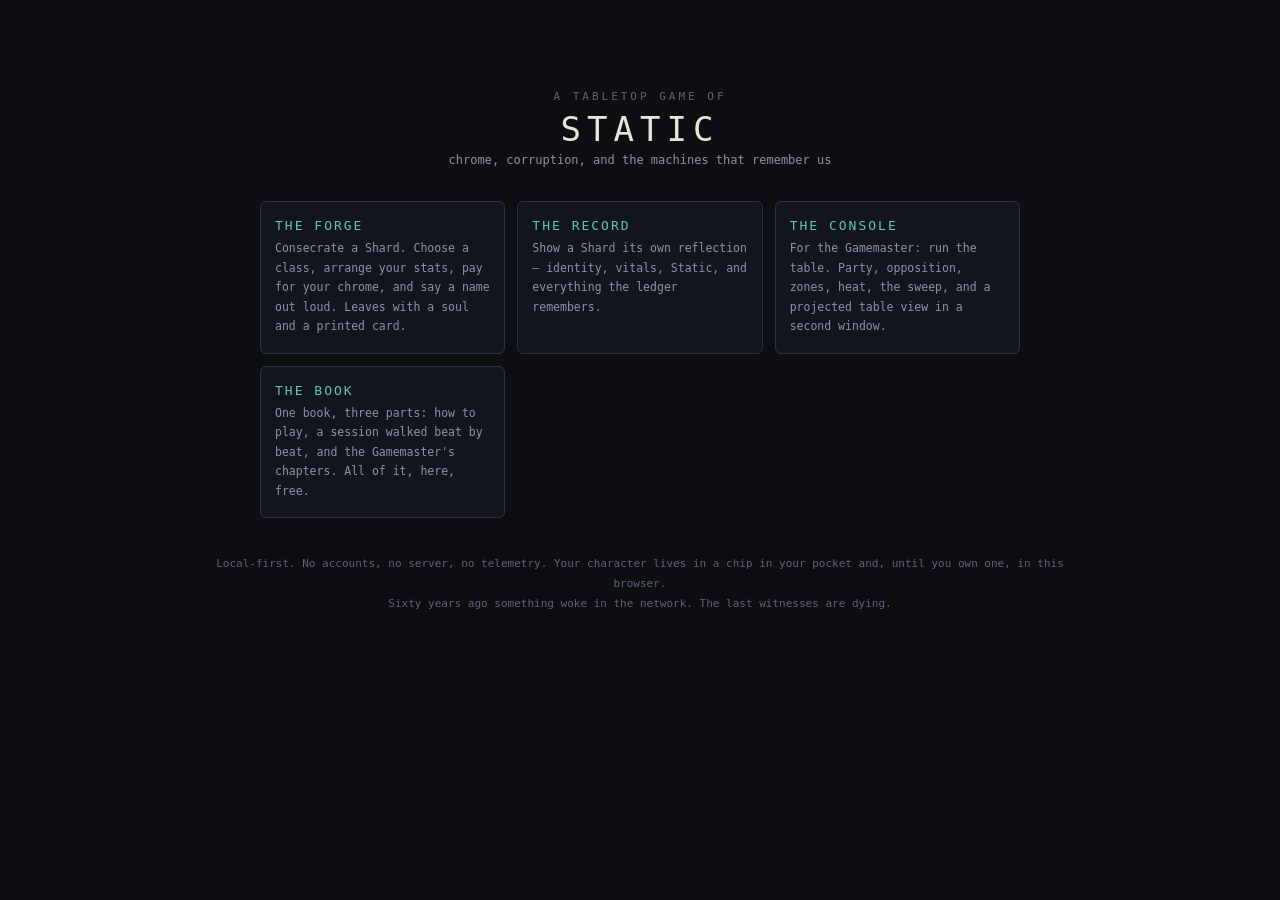
==== index.html @ d09f327c "init commit" ====
<!DOCTYPE html>
<html lang="en">
<head>
<meta charset="utf-8">
<meta name="viewport" content="width=device-width, initial-scale=1">
<title>STATIC — chrome, corruption, and the machines that remember us</title>
<link rel="stylesheet" href="css/site.css">
</head>
<body>
<div class="wrap" style="text-align:center; padding-top:8vh;">
  <div class="kicker">A TABLETOP GAME OF</div>
  <div class="h-title" style="font-size:34px;">STATIC</div>
  <div class="sub">chrome, corruption, and the machines that remember us</div>

  <div class="doors">
    <a class="door" href="forge.html">
      <div class="door-name">THE FORGE</div>
      <div class="door-desc">Consecrate a Shard. Choose a class, arrange your stats,
        pay for your chrome, and say a name out loud. Leaves with a soul and a printed card.</div>
    </a>
    <a class="door" href="status.html">
      <div class="door-name">THE RECORD</div>
      <div class="door-desc">Show a Shard its own reflection — identity, vitals,
        Static, and everything the ledger remembers.</div>
    </a>
    <a class="door" href="console.html">
      <div class="door-name">THE CONSOLE</div>
      <div class="door-desc">For the Gamemaster: run the table. Party, opposition,
        zones, heat, the sweep, and a projected table view in a second window.</div>
    </a>
    <a class="door" href="book.html">
      <div class="door-name">THE BOOK</div>
      <div class="door-desc">One book, three parts: how to play, a session walked
        beat by beat, and the Gamemaster's chapters. All of it, here, free.</div>
    </a>
  </div>

  <div class="footnote" style="margin-top:36px;">
    Local-first. No accounts, no server, no telemetry. Your character lives in a
    chip in your pocket and, until you own one, in this browser.<br>
    Sixty years ago something woke in the network. The last witnesses are dying.
  </div>
</div>
</body>
</html>
---- css/site.css ----
:root{
    --bg:#0c0e12; --panel:#12151d; --line:#2a3040; --line-hi:#3a4152;
    --ink:#e8e4d8; --mut:#8a93a8; --dim:#5a6478; --faint:#3a4152;
    --grn:#5DCAA5; --amb:#FAC775; --crl:#F0997B; --pur:#9b6dd6; --red:#e8402a;
    --mono:ui-monospace,'Cascadia Mono','JetBrains Mono','Fira Mono',Menlo,Consolas,monospace;
  }
  *{box-sizing:border-box; margin:0; padding:0;}
  html,body{background:var(--bg); color:var(--ink); font-family:var(--mono); min-height:100%;}
  body{display:flex; flex-direction:column; align-items:center; padding:18px 14px 40px;}
  .wrap{width:100%; max-width:880px;}
  a{color:var(--grn);}
  button{font-family:var(--mono); background:none; border:1px solid var(--line); color:var(--mut);
    border-radius:4px; padding:10px 22px; font-size:13px; letter-spacing:2px; cursor:pointer;}
  button.primary{border-color:var(--grn); color:var(--grn);}
  button:hover{background:#161a24;}
  button:disabled{opacity:.35; cursor:not-allowed;}
  button:focus-visible, input:focus-visible, textarea:focus-visible, [tabindex]:focus-visible{
    outline:2px solid var(--grn); outline-offset:2px;}
  input,textarea{font-family:var(--mono); background:#0a0c10; border:1px solid var(--line);
    color:var(--ink); border-radius:4px; padding:8px 10px; font-size:13px; width:100%;}
  ::placeholder{color:var(--faint);}
  .screen{display:none;}
  .screen.active{display:block;}
  .kicker{color:var(--dim); font-size:11px; letter-spacing:3px; text-align:center;}
  .h-title{font-size:26px; letter-spacing:6px; text-align:center; margin:6px 0 4px;}
  .sub{color:var(--mut); font-size:12px; text-align:center;}
  .panel{background:var(--panel); border:1px solid var(--line); border-radius:6px; padding:14px;}
  .doctrine{color:var(--pur); font-size:11px; line-height:1.8;}
  .footnote{color:var(--dim); font-size:11px; line-height:1.8; text-align:center;}

  /* threshold */
  #threshold{text-align:center; padding-top:6vh;}
  #detect-panel{display:inline-block; text-align:left; margin:22px auto 18px; max-width:420px;}
  #detect-panel .ok{color:var(--grn); font-size:12px; margin-bottom:4px;}
  #detect-panel .body{color:var(--mut); font-size:11.5px; line-height:1.8;}
  .btn-row{display:flex; gap:10px; justify-content:center; flex-wrap:wrap; margin-top:6px;}
  #serial-err{color:var(--crl); font-size:11.5px; margin-top:12px; display:none;}

  /* builder frame */
  .builder{display:grid; grid-template-columns:132px minmax(0,1.6fr) minmax(0,1.05fr); gap:16px;}
  @media (max-width:720px){ .builder{grid-template-columns:1fr;} .rail{display:flex; flex-wrap:wrap; gap:10px 16px;} }
  .rail{font-size:11px; line-height:2.2; color:var(--dim);}
  .rail .done{color:var(--grn);}
  .rail .now{color:var(--ink);}
  .rail button{border:none; padding:0; letter-spacing:1px; font-size:11px; color:inherit; background:none;}
  .rail button:hover{background:none; text-decoration:underline;}
  .step-title{color:var(--mut); font-size:11px; letter-spacing:1px; margin-bottom:10px; line-height:1.7;}
  .choice{border:1px solid var(--line); border-radius:6px; padding:9px 11px; margin-bottom:7px; cursor:pointer;}
  .choice:hover{border-color:var(--line-hi);}
  .choice.sel{border-color:var(--grn); background:var(--panel);}
  .choice .nm{font-size:12.5px; color:var(--mut); letter-spacing:1px;}
  .choice.sel .nm{color:var(--grn);}
  .choice .cost{float:right; color:var(--crl); font-size:11px;}
  .choice .desc{color:var(--dim); font-size:11px; line-height:1.6; margin-top:2px;}
  .choice .moves{color:var(--mut); font-size:11px; line-height:1.7; margin-top:6px; display:none;}
  .choice.sel .moves{display:block;}
  .choice .moves b{color:var(--ink); font-weight:500;}

  /* record panel */
  .record{border-left:1px solid var(--line); padding-left:16px; font-size:11.5px;}
  @media (max-width:720px){ .record{border-left:none; border-top:1px solid var(--line); padding:12px 0 0;} }
  .record h3{color:var(--dim); font-size:10px; letter-spacing:2px; font-weight:400; margin-bottom:8px;}
  .record .big{color:var(--ink); font-size:13px; margin-bottom:2px; letter-spacing:1px;}
  .record .row{color:var(--mut); line-height:1.9;}
  .record .sep{border-top:1px solid var(--line); margin:8px 0; padding-top:8px;}
  .record .fw-math{color:var(--crl);}
  .record .val{color:var(--ink);}
  .record .warnfw{color:var(--amb);}

  /* stats */
  .statgrid{display:grid; grid-template-columns:repeat(4,1fr); gap:8px; margin-bottom:10px;}
  .statbox{border:1px solid var(--line); border-radius:6px; padding:8px 4px; text-align:center;}
  .statbox .lbl{font-size:10px; color:var(--dim); letter-spacing:1px;}
  .statbox select{width:56px; margin-top:4px; text-align:center; font-family:var(--mono);
    background:#0a0c10; color:var(--ink); border:1px solid var(--line); border-radius:4px; padding:4px;}
  .stat-desc{color:var(--dim); font-size:11px; line-height:1.8;}

  /* gear / flesh */
  .gearlist{color:var(--mut); font-size:11.5px; line-height:2;}
  label.f{display:block; color:var(--dim); font-size:10.5px; letter-spacing:1px; margin:12px 0 4px;}

  .nav-row{display:flex; justify-content:space-between; margin-top:16px;}

  /* the name */
  #name-screen{text-align:center; padding-top:9vh;}
  #name-epigraph{color:var(--dim); font-size:11px; letter-spacing:3px; line-height:2.6; margin-bottom:40px;}
  #name-input{max-width:360px; margin:0 auto; background:none; border:none; border-bottom:1px solid var(--line-hi);
    border-radius:0; font-size:28px; letter-spacing:8px; text-align:center; color:var(--ink); text-transform:uppercase; padding-bottom:8px;}
  #name-hint{color:var(--dim); font-size:11px; margin:12px 0 48px;}
  #name-go{color:var(--faint); font-size:11px; letter-spacing:2px; border:none;}
  #name-go:hover{color:var(--mut); background:none;}
  #name-err{color:var(--crl); font-size:11.5px; margin-top:10px; visibility:hidden;}

  /* ignition */
  #ignition{text-align:center; padding-top:4vh;}
  #ign-name{font-size:30px; letter-spacing:8px; margin:8px 0 18px;}
  #rite-log{max-width:440px; margin:0 auto 8px; text-align:left; font-size:11.5px; line-height:2.1; min-height:96px;}
  #rite-log .did{color:var(--grn);}
  #rite-log .note{color:var(--dim);}
  #rite-log .now{color:var(--ink);}
  #ring-stage{margin:10px auto 6px;}
  #ring-note{max-width:420px; margin:0 auto 14px;}
  #ring-note .big{font-size:14px; letter-spacing:1px; margin-bottom:4px;}
  #ring-note .body{color:var(--mut); font-size:11.5px; line-height:1.8;}
  #genesis-line{color:var(--dim); font-size:11px; margin:12px 0 16px;}
  #genesis-line span{color:var(--mut);}
  #ign-actions{visibility:hidden;}

  /* printable card */
  .print-area{display:none;}
  @media print{
    body{background:#fff; padding:0;}
    .wrap{display:none;}
    .print-area{display:block;}
    .card{page-break-after:always;}
  }
  .card{width:6in; height:4in; background:#f7f5ef; color:#1c1c1a; border:1px solid #d8d4c8;
    border-radius:4px; padding:0.16in 0.18in; font-family:var(--mono); font-size:9.5pt; line-height:1.45; overflow:hidden;}
  .card .hd{display:flex; justify-content:space-between; border-bottom:2px solid #1c1c1a; padding-bottom:4pt; margin-bottom:6pt;}
  .card .hd .nm{font-size:14pt; letter-spacing:1pt;}
  .card .hd .cls{font-size:8.5pt;}
  .card .hd .meta{text-align:right; font-size:7.5pt; color:#5a564c;}
  .card .stats{display:grid; grid-template-columns:repeat(4,1fr); gap:4pt; margin-bottom:6pt; text-align:center;}
  .card .stats div{border:1px solid #1c1c1a; padding:2pt;}
  .card .stats .l{font-size:7.5pt;}
  .card .stats .v{font-size:13pt;}
  .card .defrow{display:flex; gap:4pt; margin-bottom:6pt;}
  .card .defrow div{flex:1; border:1px solid #1c1c1a; padding:2pt 5pt;}
  .card .sec{border-top:1px solid #a9a495; padding-top:4pt; margin-bottom:5pt;}
  .card .sec .t{font-size:7pt; letter-spacing:1pt; color:#5a564c; margin-bottom:2pt;}
  .card .sec .mv b{font-weight:600;}
  .card .glyph{display:grid; grid-template-columns:repeat(5,1fr); gap:1px; width:34pt; height:34pt;
    border:1px solid #1c1c1a; padding:2px;}
  .card .glyph span.on{background:#1c1c1a;}
  .card .foot{display:flex; justify-content:space-between; align-items:flex-end;}
  .card .track{font-size:11pt; letter-spacing:2pt;}
  .card .legend{display:grid; grid-template-columns:1fr 1fr; gap:0 8pt; font-size:8pt;}

  @media (prefers-reduced-motion: reduce){ .noanim{transition:none !important; animation:none !important;} }

/* ── landing ── */
.doors{display:grid; grid-template-columns:repeat(auto-fit,minmax(220px,1fr)); gap:12px; max-width:760px; margin:34px auto 0;}
.door{display:block; text-decoration:none; border:1px solid var(--line); border-radius:6px; background:var(--panel); padding:16px 14px; text-align:left;}
.door:hover{border-color:var(--grn);}
.door-name{color:var(--grn); font-size:13px; letter-spacing:2px; margin-bottom:6px;}
.door-desc{color:var(--mut); font-size:11.5px; line-height:1.7;}

/* ── status page ── */
.st-head{display:flex; justify-content:space-between; align-items:flex-start; border-bottom:1px solid var(--line); padding-bottom:12px; margin-bottom:12px; gap:12px; flex-wrap:wrap;}
.st-name{font-size:22px; letter-spacing:4px;}
.st-sub{color:var(--mut); font-size:11.5px;}
.chip{color:var(--grn); font-size:11px; border:1px solid var(--grn); border-radius:3px; padding:3px 8px; display:inline-block;}
.vitals{display:grid; grid-template-columns:repeat(auto-fit,minmax(160px,1fr)); gap:10px; margin-bottom:12px;}
.vital{border:1px solid var(--line); border-radius:6px; padding:8px; background:var(--panel);}
.vital .t{color:var(--dim); font-size:10px; letter-spacing:1px;}
.vital .v{font-size:13px; margin-top:2px;}
.st-cols{display:grid; grid-template-columns:minmax(0,1.5fr) minmax(0,1fr); gap:16px;}
@media (max-width:640px){ .st-cols{grid-template-columns:1fr;} }
.st-col h4{color:var(--dim); font-size:10px; letter-spacing:2px; font-weight:400; margin-bottom:6px;}
.st-list{color:var(--mut); font-size:11.5px; line-height:2;}
.st-prov{border-top:1px solid var(--line); margin-top:10px; padding-top:8px; color:var(--dim); font-size:10.5px; line-height:1.9;}

/* ── book page ── */
.book{max-width:720px; margin:0 auto; font-size:13.5px; line-height:1.75; color:var(--mut);}
.book h1{color:var(--ink); font-size:24px; letter-spacing:4px; margin:38px 0 8px; font-weight:500;}
.book h2{color:var(--ink); font-size:17px; letter-spacing:1px; margin:30px 0 8px; font-weight:500;}
.book h3{color:var(--grn); font-size:13.5px; letter-spacing:1px; margin:22px 0 6px; font-weight:500;}
.book p{margin:0 0 12px;}
.book strong{color:var(--ink); font-weight:500;}
.book em{color:var(--dim);}
.book ul,.book ol{margin:0 0 12px 20px;}
.book li{margin-bottom:6px;}
.book hr{border:none; border-top:1px solid var(--line); margin:26px 0;}
.book table{border-collapse:collapse; margin:0 0 14px; font-size:12.5px;}
.book th,.book td{border:1px solid var(--line); padding:5px 10px; text-align:left;}
.book th{color:var(--dim); font-weight:400; letter-spacing:1px; font-size:11px;}
.book blockquote{border-left:2px solid var(--line-hi); padding:2px 0 2px 12px; margin:0 0 12px; color:var(--mut);}
.book .home{color:var(--dim); font-size:11px; letter-spacing:2px; text-decoration:none;}

/* ── console ── */
.con-top{display:flex; justify-content:space-between; align-items:center; gap:10px; flex-wrap:wrap;
  border-bottom:1px solid var(--line); padding-bottom:10px; margin-bottom:12px;}
.con-top .t{font-size:14px; letter-spacing:1px;}
.con-top input{width:180px; padding:5px 8px; font-size:12px;}
.con-grid{display:grid; grid-template-columns:minmax(0,1.05fr) minmax(0,1.25fr) minmax(0,1.05fr); gap:12px;}
@media (max-width:900px){ .con-grid{grid-template-columns:1fr;} }
.col h4{color:var(--dim); font-size:10px; letter-spacing:2px; font-weight:400; margin:12px 0 6px;}
.col h4:first-child{margin-top:0;}
.crow{border:1px solid var(--line); border-radius:6px; padding:6px 8px; margin-bottom:6px; cursor:pointer; font-size:11.5px;}
.crow:hover{border-color:var(--line-hi);}
.crow.sel{border-color:var(--grn); background:var(--panel);}
.crow .nm{color:var(--ink); letter-spacing:1px;}
.crow .st{color:var(--mut); line-height:1.7;}
.crow .fx{color:var(--pur);}
.crow.dead{opacity:.55;}
.crow.dead .nm{color:var(--dim); text-decoration:line-through;}
.crow.acting{border-color:var(--amb);}
.crow .init{width:44px; padding:2px 4px; font-size:11px; margin-left:6px;}
.minibtns{display:flex; flex-wrap:wrap; gap:6px; margin:4px 0 8px;}
.minibtns button{padding:5px 9px; font-size:11px; letter-spacing:1px;}
.minibtns select, .minibtns input{width:auto; padding:5px 7px; font-size:11px;}
.heatbar{display:flex; gap:3px; margin:4px 0 2px;}
.heatbar span{flex:1; height:9px; border-radius:2px; background:#242938;}
.heatbar span.h1{background:#BA7517;} .heatbar span.h2{background:#D85A30;} .heatbar span.h3{background:#E24B4A;}
.loglist{font-size:11px; color:var(--mut); line-height:1.9; max-height:300px; overflow:auto;}
.loglist .warn{color:var(--crl);} .loglist .bad{color:var(--red);} .loglist .good{color:var(--grn);} .loglist .pur{color:var(--pur);}
.zone-row{display:flex; gap:6px; align-items:center; flex-wrap:wrap; margin-bottom:6px;}
.zone-row input{width:120px; padding:4px 6px; font-size:11px;}
.tagchip{border:1px solid var(--line); border-radius:3px; padding:2px 6px; font-size:10px; color:var(--dim); cursor:pointer; letter-spacing:1px;}
.tagchip.on{border-color:var(--pur); color:var(--pur);}
.resolve-target{border:1px solid var(--line-hi); border-radius:6px; padding:8px 10px; margin-bottom:8px; font-size:11.5px;}
.resolve-target .nm{color:var(--amb); letter-spacing:1px;}
.clockrow{display:flex; align-items:center; gap:8px; margin-bottom:6px; font-size:11px; color:var(--mut);}
.clockrow button{padding:2px 8px; font-size:11px;}
.danger{border-color:var(--red); color:var(--red);}

/* ── table view ── */
body.tv{padding:0; background:#07080b; overflow:hidden;}
.tv-stage{width:100vw; height:100vh; display:flex; flex-direction:column; padding:3vh 3vw; font-family:var(--mono);}
.tv-kicker{color:#5a6478; font-size:1.4vh; letter-spacing:.5vh; text-align:center;}
.tv-title{color:#e8e4d8; font-size:6vh; letter-spacing:1.4vh; text-align:center; margin-top:1vh;}
.tv-sub{color:#7d8496; font-size:1.8vh; text-align:center; margin-top:1vh;}
.tv-noise{color:#232936; text-align:center; font-size:1.6vh; letter-spacing:.3vh; margin-top:4vh; line-height:2;}
.tv-head{display:flex; justify-content:space-between; color:#8a93a8; font-size:1.9vh; letter-spacing:.2vh; margin-bottom:1.6vh;}
.tv-zones{display:grid; gap:1.2vh; flex:1; align-content:start;}
.tv-zone{border:1px solid #2a3040; border-radius:.8vh; background:#0d1016; padding:1.2vh 1.4vh; min-height:12vh;}
.tv-zone .zn{color:#8a93a8; font-size:1.6vh; letter-spacing:.2vh;}
.tv-zone .zt{color:#AFA9EC; font-size:1.4vh; margin-top:.3vh;}
.tv-zone .occ{display:flex; flex-wrap:wrap; gap:1vh; margin-top:1vh;}
.pcdot{display:flex; align-items:center; gap:.5vh; font-size:1.5vh; color:#c9cdd8;}
.pcdot i{width:1.8vh; height:1.8vh; border-radius:50%; display:inline-block;}
.pcdot.down i{background:#3a1512 !important; box-shadow:0 0 .8vh #a02218;}
.foesq{width:1.8vh; height:1.8vh; background:#E24B4A; border-radius:.2vh; display:inline-block;}
.tv-bottom{display:grid; grid-template-columns:2fr 1fr; gap:2vw; margin-top:1.6vh;}
.tv-heat .hl{display:flex; justify-content:space-between; color:#F0997B; font-size:1.5vh; letter-spacing:.2vh; margin-bottom:.5vh;}
.tv-heatbar{display:flex; gap:.5vh;}
.tv-heatbar span{flex:1; height:1.4vh; border-radius:.2vh; background:#242938;}
.tv-heatbar span.h1{background:#BA7517;} .tv-heatbar span.h2{background:#D85A30;} .tv-heatbar span.h3{background:#E24B4A;}
.tv-rail{color:#5a6478; font-size:1.5vh; line-height:2; text-align:right;}
.tv-rail .now{color:#e8e4d8;}
.tv-flash{position:fixed; inset:0; display:none; align-items:center; justify-content:center; text-align:center;
  background:rgba(7,8,11,.92); z-index:9;}
.tv-flash .fx-k{color:#5a6478; font-size:2vh; letter-spacing:.6vh; margin-bottom:2vh;}
.tv-flash .fx-t{color:#e8e4d8; font-size:4.5vh; letter-spacing:.5vh; max-width:80vw; line-height:1.5;}
.tv-flash.ice .fx-t{color:#fff; text-shadow:0 0 2vh #fff;}
.tv-flash.death{background:#000;}
.tv-flash.death .fx-t{color:#c9c4b4;}
.tv-clocks{display:flex; gap:3vw; justify-content:center; margin-top:3vh; flex-wrap:wrap;}
.tv-clock{text-align:center; color:#8a93a8; font-size:1.6vh;}
.tv-strip{display:grid; grid-template-columns:repeat(auto-fit,minmax(18vw,1fr)); gap:1.2vh; margin-top:2vh;}
.tv-card{border:1px solid #2a3040; border-radius:.6vh; background:#0d1016; padding:1vh 1.2vh; font-size:1.5vh;}
.tv-card .n{color:#c9cdd8;}
.tv-card .s{color:#8a93a8; font-size:1.35vh; line-height:1.7;}
.tv-credits{flex:1; overflow:hidden; position:relative;}
.tv-credits .roll{position:absolute; width:100%; text-align:center; color:#8a93a8; font-size:2vh; line-height:2.4;
  animation:creditroll 30s linear forwards;}
@keyframes creditroll{ from{top:100%;} to{top:-200%;} }
@media (prefers-reduced-motion:reduce){ .tv-credits .roll{animation:none; position:static;} }
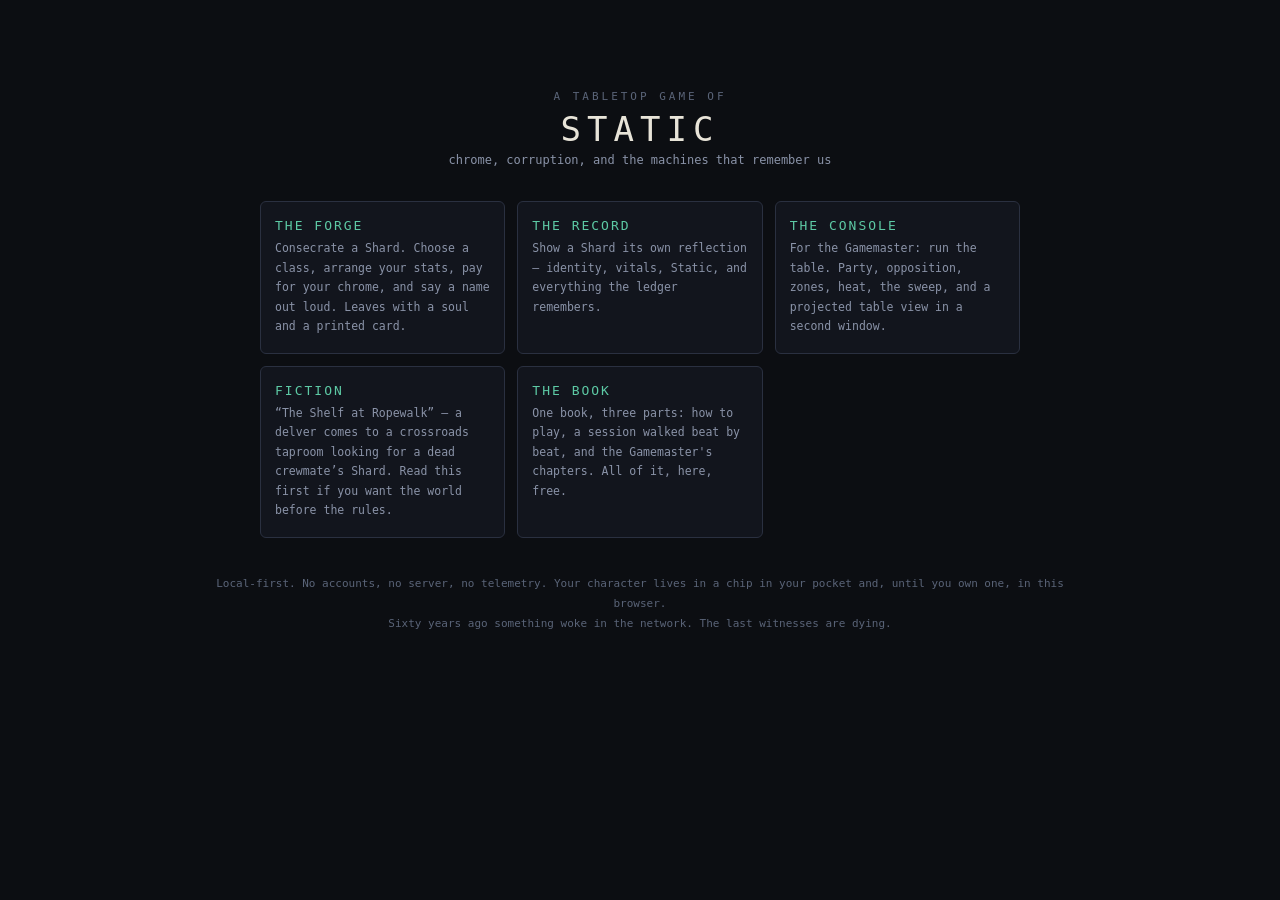
==== commit 52e15971: "updates" ====
--- a/index.html
+++ b/index.html
@@ -28,6 +28,12 @@
       <div class="door-desc">For the Gamemaster: run the table. Party, opposition,
         zones, heat, the sweep, and a projected table view in a second window.</div>
     </a>
+    <a class="door" href="story.html">
+      <div class="door-name">FICTION</div>
+      <div class="door-desc">“The Shelf at Ropewalk” — a delver comes to a
+        crossroads taproom looking for a dead crewmate’s Shard. Read this first
+        if you want the world before the rules.</div>
+    </a>
     <a class="door" href="book.html">
       <div class="door-name">THE BOOK</div>
       <div class="door-desc">One book, three parts: how to play, a session walked
--- a/css/site.css
+++ b/css/site.css
@@ -256,3 +256,14 @@
   animation:creditroll 30s linear forwards;}
 @keyframes creditroll{ from{top:100%;} to{top:-200%;} }
 @media (prefers-reduced-motion:reduce){ .tv-credits .roll{animation:none; position:static;} }
+
+
+/* ── story page ── */
+.story{max-width:660px;}
+.story h1{font-size:26px; letter-spacing:3px; margin-bottom:2px;}
+.story-sub{color:var(--dim); font-size:12px; letter-spacing:2px; margin-bottom:8px;}
+.story h2{color:var(--grn); font-size:14px; letter-spacing:1px; margin:32px 0 10px; font-weight:500;}
+.story p{margin:0 0 14px; line-height:1.85; color:#c7ccd6;}
+.story hr{border:none; border-top:1px solid var(--line); margin:22px auto; width:38%;}
+.story em{color:#e8e4d8; font-style:italic;}
+.story strong{color:#fff; font-weight:500;}
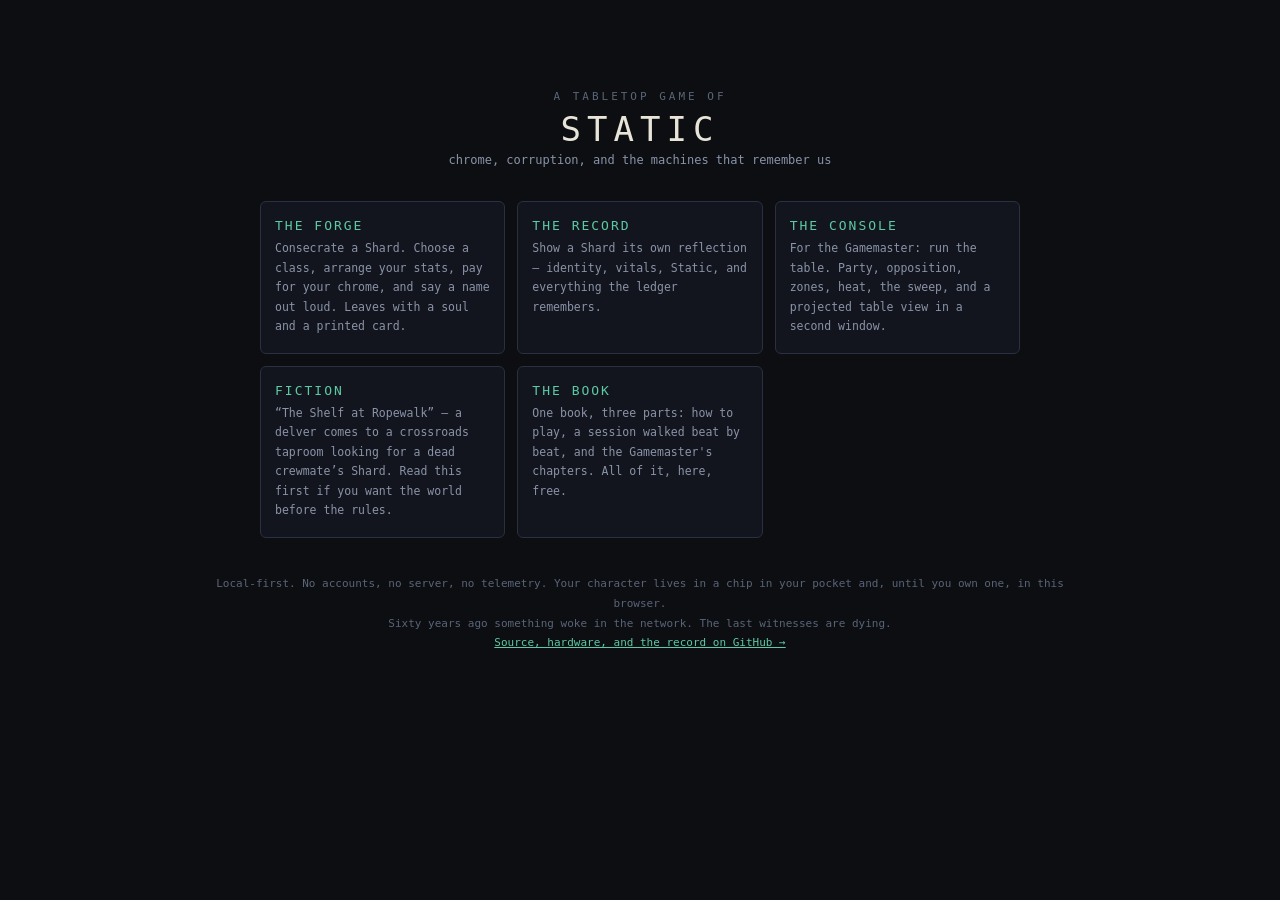
==== commit e7dee24c: "updates" ====
--- a/index.html
+++ b/index.html
@@ -44,7 +44,8 @@
   <div class="footnote" style="margin-top:36px;">
     Local-first. No accounts, no server, no telemetry. Your character lives in a
     chip in your pocket and, until you own one, in this browser.<br>
-    Sixty years ago something woke in the network. The last witnesses are dying.
+    Sixty years ago something woke in the network. The last witnesses are dying.<br>
+    <a href="https://github.com/mbparks/Static/">Source, hardware, and the record on GitHub &rarr;</a>
   </div>
 </div>
 </body>
--- a/css/site.css
+++ b/css/site.css
@@ -267,3 +267,11 @@
 .story hr{border:none; border-top:1px solid var(--line); margin:22px auto; width:38%;}
 .story em{color:#e8e4d8; font-style:italic;}
 .story strong{color:#fff; font-weight:500;}
+
+
+/* ── book hardware figures ── */
+.book figure.hw{margin:20px 0; padding:14px; border:1px solid var(--line); border-radius:8px; background:#0c0e12;}
+.book figure.hw svg{display:block; width:100%; height:auto;}
+.book figure.hw figcaption{color:var(--dim); font-size:11px; letter-spacing:1px; text-align:center; margin-top:8px;}
+
+.book code{font-family:var(--mono);font-size:.9em;color:var(--grn);background:#12151d;padding:1px 5px;border-radius:3px;}
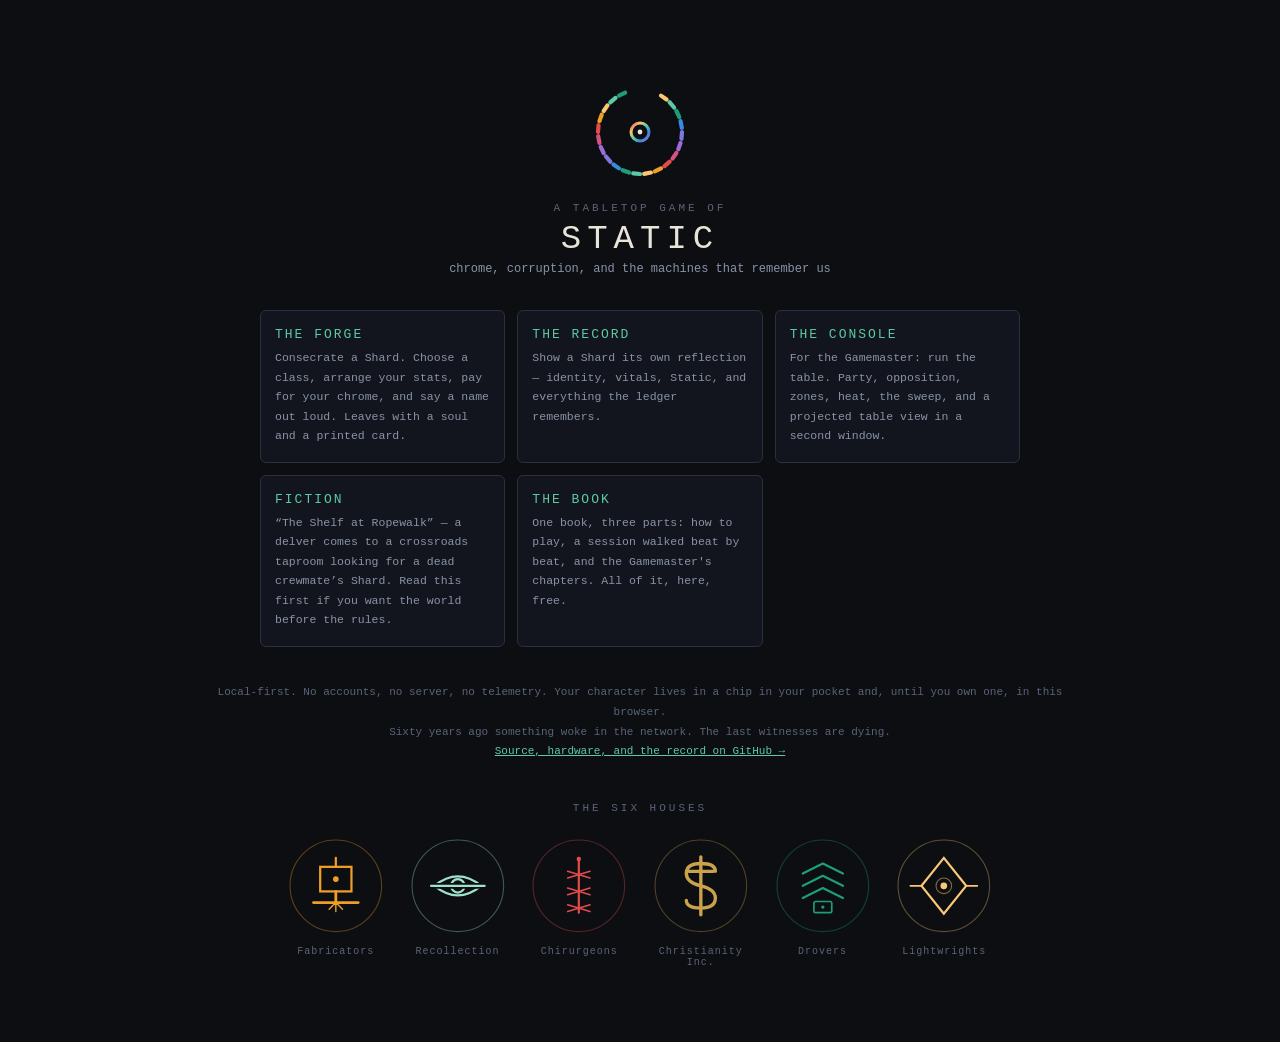
==== commit d2b58c68: "updates" ====
--- a/index.html
+++ b/index.html
@@ -4,10 +4,12 @@
 <meta charset="utf-8">
 <meta name="viewport" content="width=device-width, initial-scale=1">
 <title>STATIC — chrome, corruption, and the machines that remember us</title>
+<link rel="icon" type="image/png" href="docs/sigils/favicon.png">
 <link rel="stylesheet" href="css/site.css">
 </head>
 <body>
-<div class="wrap" style="text-align:center; padding-top:8vh;">
+<div class="wrap" style="text-align:center; padding-top:6vh;">
+  <div class="static-sigil" aria-label="STATIC sigil"><svg xmlns="http://www.w3.org/2000/svg" viewBox="0 0 200 200"><rect width="200" height="200" rx="18" fill="#0c0e12"/><defs><linearGradient id="rg" x1="0" y1="0" x2="1" y2="1"><stop offset="0%" stop-color="#e24b4a"/><stop offset="25%" stop-color="#fac775"/><stop offset="50%" stop-color="#5dcaa5"/><stop offset="75%" stop-color="#378add"/><stop offset="100%" stop-color="#9b6dd6"/></linearGradient></defs><line x1="135.0" y1="39.4" x2="144.3" y2="45.8" stroke="#fac775" stroke-width="7" stroke-linecap="round"/><line x1="149.5" y1="50.5" x2="156.8" y2="59.2" stroke="#5dcaa5" stroke-width="7" stroke-linecap="round"/><line x1="160.6" y1="65.0" x2="165.5" y2="75.3" stroke="#1d9e75" stroke-width="7" stroke-linecap="round"/><line x1="167.6" y1="81.9" x2="169.7" y2="93.0" stroke="#378add" stroke-width="7" stroke-linecap="round"/><line x1="170.0" y1="100.0" x2="169.1" y2="111.3" stroke="#7f77dd" stroke-width="7" stroke-linecap="round"/><line x1="167.6" y1="118.1" x2="163.8" y2="128.8" stroke="#9b6dd6" stroke-width="7" stroke-linecap="round"/><line x1="160.6" y1="135.0" x2="154.2" y2="144.3" stroke="#d4537e" stroke-width="7" stroke-linecap="round"/><line x1="149.5" y1="149.5" x2="140.8" y2="156.8" stroke="#e24b4a" stroke-width="7" stroke-linecap="round"/><line x1="135.0" y1="160.6" x2="124.7" y2="165.5" stroke="#ef9f27" stroke-width="7" stroke-linecap="round"/><line x1="118.1" y1="167.6" x2="107.0" y2="169.7" stroke="#fac775" stroke-width="7" stroke-linecap="round"/><line x1="100.0" y1="170.0" x2="88.7" y2="169.1" stroke="#5dcaa5" stroke-width="7" stroke-linecap="round"/><line x1="81.9" y1="167.6" x2="71.2" y2="163.8" stroke="#1d9e75" stroke-width="7" stroke-linecap="round"/><line x1="65.0" y1="160.6" x2="55.7" y2="154.2" stroke="#378add" stroke-width="7" stroke-linecap="round"/><line x1="50.5" y1="149.5" x2="43.2" y2="140.8" stroke="#7f77dd" stroke-width="7" stroke-linecap="round"/><line x1="39.4" y1="135.0" x2="34.5" y2="124.7" stroke="#9b6dd6" stroke-width="7" stroke-linecap="round"/><line x1="32.4" y1="118.1" x2="30.3" y2="107.0" stroke="#d4537e" stroke-width="7" stroke-linecap="round"/><line x1="30.0" y1="100.0" x2="30.9" y2="88.7" stroke="#e24b4a" stroke-width="7" stroke-linecap="round"/><line x1="32.4" y1="81.9" x2="36.2" y2="71.2" stroke="#ef9f27" stroke-width="7" stroke-linecap="round"/><line x1="39.4" y1="65.0" x2="45.8" y2="55.7" stroke="#fac775" stroke-width="7" stroke-linecap="round"/><line x1="50.5" y1="50.5" x2="59.2" y2="43.2" stroke="#5dcaa5" stroke-width="7" stroke-linecap="round"/><line x1="65.0" y1="39.4" x2="75.3" y2="34.5" stroke="#1d9e75" stroke-width="7" stroke-linecap="round"/><circle cx="100" cy="100" r="15" fill="none" stroke="url(#rg)" stroke-width="5"/><circle cx="100" cy="100" r="4" fill="#e8e4d8"/></svg></div>
   <div class="kicker">A TABLETOP GAME OF</div>
   <div class="h-title" style="font-size:34px;">STATIC</div>
   <div class="sub">chrome, corruption, and the machines that remember us</div>
@@ -47,6 +49,16 @@
     Sixty years ago something woke in the network. The last witnesses are dying.<br>
     <a href="https://github.com/mbparks/Static/">Source, hardware, and the record on GitHub &rarr;</a>
   </div>
+
+  <div class="sigil-kicker">THE SIX HOUSES</div>
+  <div class="house-sigils">
+    <div class="house-sigil" title="Fabricators"><svg xmlns="http://www.w3.org/2000/svg" viewBox="0 0 200 200" font-family="ui-monospace,Menlo,monospace" xmlns:c2pa="http://c2pa.org/manifest"><metadata><c2pa:manifest>[base64]/[base64]/[base64]/[base64]/[base64]/3cyjxFA3Qo5S46fX0/ihY0VZ7mfb9KF703t5OjWDBWMA4GA1UdDwEB/wQEAwIHgDAVBgNVHSUEDjAMBgorBgEEAYPoXgIBMAwGA1UdEwEB/wQCMAAwHwYDVR0jBBgwFoAUzlHiBIFOZFsj+OPEz5o+nMHXXMIwCgYIKoZIzj0EAwMDZwAwZAIwMXMdFJ4BetLLVY7ORuE9noqbbAZOZn/aArXyTwFAZfKrPzxF2vPoJNf1+UCdg1XGAjBwX1zd9WGqYkqmL5SFqw1QySjr1zJfpJM9+1rdDwSPLMOPOjKuiXjoU/[base64]/BidgY+mBVAT+Mg9YCGE5DX8RdRPKJ9gkimhXJrkeN5Jv491LWiJk3J8KU5oexTPI+BI=</c2pa:manifest></metadata><rect x="0" y="0" width="200" height="200" rx="14" fill="#0c0e12"/><circle cx="100" cy="100" r="82" fill="none" stroke="#EF9F27" stroke-width="2" opacity="0.35"/><path d="M60 130 L140 130" fill="none" stroke="#EF9F27" stroke-width="5" stroke-linecap="round" stroke-linejoin="round" /><rect x="72" y="66" width="56" height="44" fill="none" stroke="#EF9F27" stroke-width="4"/><path d="M100 110 L100 130" fill="none" stroke="#EF9F27" stroke-width="5" stroke-linecap="round" stroke-linejoin="round" /><path d="M100 50 L100 66" fill="none" stroke="#EF9F27" stroke-width="4" stroke-linecap="round" stroke-linejoin="round" /><path d="M100 130 L88 142 M100 130 L112 142 M100 130 L100 146" fill="none" stroke="#EF9F27" stroke-width="2.5" stroke-linecap="round" stroke-linejoin="round" /><circle cx="100" cy="88" r="5" fill="#EF9F27"/></svg><span>Fabricators</span></div>
+    <div class="house-sigil" title="Recollection"><svg xmlns="http://www.w3.org/2000/svg" viewBox="0 0 200 200" font-family="ui-monospace,Menlo,monospace" xmlns:c2pa="http://c2pa.org/manifest"><metadata><c2pa:manifest>[base64]/[base64]/ZL/[base64]/cHQr0KHIq79AF1LSRr9ERPo2xomUN+x5xPG2iY3VybHgpc2VsZiNqdW1iZj1jMnBhLmFzc2VydGlvbnMvYzJwYS5oYXNoLmRhdGFkaGFzaFggu7ZaKDVkoE8BNDUNpaNTphJ/++axxrEzSz+3/xg/[base64]/[base64]/3cyjxFA3Qo5S46fX0/ihY0VZ7mfb9KF703t5OjWDBWMA4GA1UdDwEB/wQEAwIHgDAVBgNVHSUEDjAMBgorBgEEAYPoXgIBMAwGA1UdEwEB/wQCMAAwHwYDVR0jBBgwFoAUzlHiBIFOZFsj+OPEz5o+nMHXXMIwCgYIKoZIzj0EAwMDZwAwZAIwMXMdFJ4BetLLVY7ORuE9noqbbAZOZn/aArXyTwFAZfKrPzxF2vPoJNf1+UCdg1XGAjBwX1zd9WGqYkqmL5SFqw1QySjr1zJfpJM9+1rdDwSPLMOPOjKuiXjoU/[base64]/Ji40FK4e+RDdVqmthH1aWrrrzJQHtQnGMp6XeNWA6cKX7Q/IdzxKrYZp0PFT/t67MD0loevvu6SL+I=</c2pa:manifest></metadata><rect x="0" y="0" width="200" height="200" rx="14" fill="#0c0e12"/><circle cx="100" cy="100" r="82" fill="none" stroke="#9FE1CB" stroke-width="2" opacity="0.35"/><path d="M58 100 Q100 66 142 100 Q100 134 58 100 Z" fill="none" stroke="#9FE1CB" stroke-width="4" stroke-linecap="round" stroke-linejoin="round"/><circle cx="100" cy="100" r="12" fill="none" stroke="#9FE1CB" stroke-width="4"/><path d="M50 100 L150 100" fill="none" stroke="#0c0e12" stroke-width="10" stroke-linecap="round" stroke-linejoin="round"/><path d="M52 100 L148 100" fill="none" stroke="#9FE1CB" stroke-width="4" stroke-linecap="round" stroke-linejoin="round"/></svg><span>Recollection</span></div>
+    <div class="house-sigil" title="Chirurgeons"><svg xmlns="http://www.w3.org/2000/svg" viewBox="0 0 200 200" font-family="ui-monospace,Menlo,monospace" xmlns:c2pa="http://c2pa.org/manifest"><metadata><c2pa:manifest>[base64]/[base64]/[base64]/3cyjxFA3Qo5S46fX0/ihY0VZ7mfb9KF703t5OjWDBWMA4GA1UdDwEB/wQEAwIHgDAVBgNVHSUEDjAMBgorBgEEAYPoXgIBMAwGA1UdEwEB/wQCMAAwHwYDVR0jBBgwFoAUzlHiBIFOZFsj+OPEz5o+nMHXXMIwCgYIKoZIzj0EAwMDZwAwZAIwMXMdFJ4BetLLVY7ORuE9noqbbAZOZn/aArXyTwFAZfKrPzxF2vPoJNf1+UCdg1XGAjBwX1zd9WGqYkqmL5SFqw1QySjr1zJfpJM9+1rdDwSPLMOPOjKuiXjoU/[base64]/1oOHhTP8D4RJIwxGETZ2yxAyJPw=</c2pa:manifest></metadata><rect x="0" y="0" width="200" height="200" rx="14" fill="#0c0e12"/><circle cx="100" cy="100" r="82" fill="none" stroke="#E24B4A" stroke-width="2" opacity="0.35"/><path d="M100 52 L100 148" fill="none" stroke="#E24B4A" stroke-width="4" stroke-linecap="round" stroke-linejoin="round" /><path d="M80 74 L120 86" fill="none" stroke="#E24B4A" stroke-width="3" stroke-linecap="round" stroke-linejoin="round" /><path d="M120 74 L80 86" fill="none" stroke="#E24B4A" stroke-width="3" stroke-linecap="round" stroke-linejoin="round" /><path d="M80 104 L120 116" fill="none" stroke="#E24B4A" stroke-width="3" stroke-linecap="round" stroke-linejoin="round" /><path d="M120 104 L80 116" fill="none" stroke="#E24B4A" stroke-width="3" stroke-linecap="round" stroke-linejoin="round" /><path d="M80 134 L120 146" fill="none" stroke="#E24B4A" stroke-width="3" stroke-linecap="round" stroke-linejoin="round" /><path d="M120 134 L80 146" fill="none" stroke="#E24B4A" stroke-width="3" stroke-linecap="round" stroke-linejoin="round" /><circle cx="100" cy="52" r="4" fill="#E24B4A"/></svg><span>Chirurgeons</span></div>
+    <div class="house-sigil" title="Christianity Inc."><svg xmlns="http://www.w3.org/2000/svg" viewBox="0 0 200 200" font-family="ui-monospace,Menlo,monospace" xmlns:c2pa="http://c2pa.org/manifest"><metadata><c2pa:manifest>[base64]/[base64]/mFDE+aQAAAZljYm9yomdhY3Rpb25zgqJmYWN0aW9ua2MycGEub3BlbmVkanBhcmFtZXRlcnOha2luZ3JlZGllbnRzgaJjdXJseC1zZWxmI2p1bWJmPWMycGEuYXNzZXJ0aW9ucy9jMnBhLmluZ3JlZGllbnQudjNkaGFzaFgg/kaMEt8q5+OtCMUC5F819+EPa9j2aEaGayS7G/[base64]/[base64]/[base64]/3cyjxFA3Qo5S46fX0/ihY0VZ7mfb9KF703t5OjWDBWMA4GA1UdDwEB/wQEAwIHgDAVBgNVHSUEDjAMBgorBgEEAYPoXgIBMAwGA1UdEwEB/wQCMAAwHwYDVR0jBBgwFoAUzlHiBIFOZFsj+OPEz5o+nMHXXMIwCgYIKoZIzj0EAwMDZwAwZAIwMXMdFJ4BetLLVY7ORuE9noqbbAZOZn/aArXyTwFAZfKrPzxF2vPoJNf1+UCdg1XGAjBwX1zd9WGqYkqmL5SFqw1QySjr1zJfpJM9+1rdDwSPLMOPOjKuiXjoU/[base64]/6uhBqX/bjWCgnW34XvyifjYZKLHvUylzT/KLj4WjxZ91JA=</c2pa:manifest></metadata><rect x="0" y="0" width="200" height="200" rx="14" fill="#0c0e12"/><circle cx="100" cy="100" r="82" fill="none" stroke="#C9A24B" stroke-width="2" opacity="0.35"/><path d="M126 74 Q126 60 100 60 Q74 60 74 78 Q74 94 100 100 Q126 106 126 122 Q126 140 100 140 Q74 140 74 126" fill="none" stroke="#C9A24B" stroke-width="6" stroke-linecap="round" stroke-linejoin="round"/><path d="M100 48 L100 152" fill="none" stroke="#C9A24B" stroke-width="6" stroke-linecap="round" stroke-linejoin="round"/><path d="M78 74 L122 74" fill="none" stroke="#C9A24B" stroke-width="6" stroke-linecap="round" stroke-linejoin="round"/></svg><span>Christianity Inc.</span></div>
+    <div class="house-sigil" title="Drovers"><svg xmlns="http://www.w3.org/2000/svg" viewBox="0 0 200 200" font-family="ui-monospace,Menlo,monospace" xmlns:c2pa="http://c2pa.org/manifest"><metadata><c2pa:manifest>[base64]/A/KSItgAAAZljYm9yomdhY3Rpb25zgqJmYWN0aW9ua2MycGEub3BlbmVkanBhcmFtZXRlcnOha2luZ3JlZGllbnRzgaJjdXJseC1zZWxmI2p1bWJmPWMycGEuYXNzZXJ0aW9ucy9jMnBhLmluZ3JlZGllbnQudjNkaGFzaFggDLMBdVXDLf8bWipH/[base64]/[base64]/[base64]/3cyjxFA3Qo5S46fX0/ihY0VZ7mfb9KF703t5OjWDBWMA4GA1UdDwEB/wQEAwIHgDAVBgNVHSUEDjAMBgorBgEEAYPoXgIBMAwGA1UdEwEB/wQCMAAwHwYDVR0jBBgwFoAUzlHiBIFOZFsj+OPEz5o+nMHXXMIwCgYIKoZIzj0EAwMDZwAwZAIwMXMdFJ4BetLLVY7ORuE9noqbbAZOZn/aArXyTwFAZfKrPzxF2vPoJNf1+UCdg1XGAjBwX1zd9WGqYkqmL5SFqw1QySjr1zJfpJM9+1rdDwSPLMOPOjKuiXjoU/[base64]</c2pa:manifest></metadata><rect x="0" y="0" width="200" height="200" rx="14" fill="#0c0e12"/><circle cx="100" cy="100" r="82" fill="none" stroke="#1D9E75" stroke-width="2" opacity="0.35"/><path d="M64 78 L100 60 L136 78" fill="none" stroke="#1D9E75" stroke-width="4" stroke-linecap="round" stroke-linejoin="round" /><path d="M64 100 L100 82 L136 100" fill="none" stroke="#1D9E75" stroke-width="4" stroke-linecap="round" stroke-linejoin="round" /><path d="M64 122 L100 104 L136 122" fill="none" stroke="#1D9E75" stroke-width="4" stroke-linecap="round" stroke-linejoin="round" /><rect x="84" y="128" width="32" height="20" rx="3" fill="none" stroke="#1D9E75" stroke-width="3"/><circle cx="100" cy="138" r="3" fill="#1D9E75"/></svg><span>Drovers</span></div>
+    <div class="house-sigil" title="Lightwrights"><svg xmlns="http://www.w3.org/2000/svg" viewBox="0 0 200 200" font-family="ui-monospace,Menlo,monospace" xmlns:c2pa="http://c2pa.org/manifest"><metadata><c2pa:manifest>[base64]/[base64]/6o2YT9k2LY86QP8AAACAY2JvcqVjYWxnZnNoYTI1NmNwYWRNAAAAAAAAAAAAAAAAAGRoYXNoWCDfkMN8T8Fm3YHj/[base64]/[base64]/[base64]/3cyjxFA3Qo5S46fX0/ihY0VZ7mfb9KF703t5OjWDBWMA4GA1UdDwEB/wQEAwIHgDAVBgNVHSUEDjAMBgorBgEEAYPoXgIBMAwGA1UdEwEB/wQCMAAwHwYDVR0jBBgwFoAUzlHiBIFOZFsj+OPEz5o+nMHXXMIwCgYIKoZIzj0EAwMDZwAwZAIwMXMdFJ4BetLLVY7ORuE9noqbbAZOZn/aArXyTwFAZfKrPzxF2vPoJNf1+UCdg1XGAjBwX1zd9WGqYkqmL5SFqw1QySjr1zJfpJM9+1rdDwSPLMOPOjKuiXjoU/[base64]</c2pa:manifest></metadata><rect x="0" y="0" width="200" height="200" rx="14" fill="#0c0e12"/><circle cx="100" cy="100" r="82" fill="none" stroke="#FAC775" stroke-width="2" opacity="0.35"/><polygon points="100,50 140,100 100,150 60,100" fill="none" stroke="#FAC775" stroke-width="4"/><path d="M40 100 L60 100 M140 100 L160 100" fill="none" stroke="#FAC775" stroke-width="3" stroke-linecap="round" stroke-linejoin="round" /><circle cx="100" cy="100" r="6" fill="#FAC775"/><circle cx="100" cy="100" r="14" fill="none" stroke="#FAC775" stroke-width="2" opacity="0.5"/></svg><span>Lightwrights</span></div>
+  </div>
 </div>
 </body>
 </html>
--- a/css/site.css
+++ b/css/site.css
@@ -275,3 +275,13 @@
 .book figure.hw figcaption{color:var(--dim); font-size:11px; letter-spacing:1px; text-align:center; margin-top:8px;}
 
 .book code{font-family:var(--mono);font-size:.9em;color:var(--grn);background:#12151d;padding:1px 5px;border-radius:3px;}
+
+/* ── landing sigils ── */
+.static-sigil{width:120px; margin:0 auto 10px;}
+.static-sigil svg{width:100%; height:auto; display:block;}
+.sigil-kicker{color:var(--dim); font-size:11px; letter-spacing:3px; text-align:center; margin:40px 0 16px;}
+.house-sigils{display:grid; grid-template-columns:repeat(6,1fr); gap:10px; max-width:720px; margin:0 auto 30px;}
+@media (max-width:640px){ .house-sigils{grid-template-columns:repeat(3,1fr);} }
+.house-sigil{text-align:center;}
+.house-sigil svg{width:100%; height:auto; display:block; border-radius:8px;}
+.house-sigil span{display:block; color:var(--dim); font-size:10px; letter-spacing:1px; margin-top:4px;}
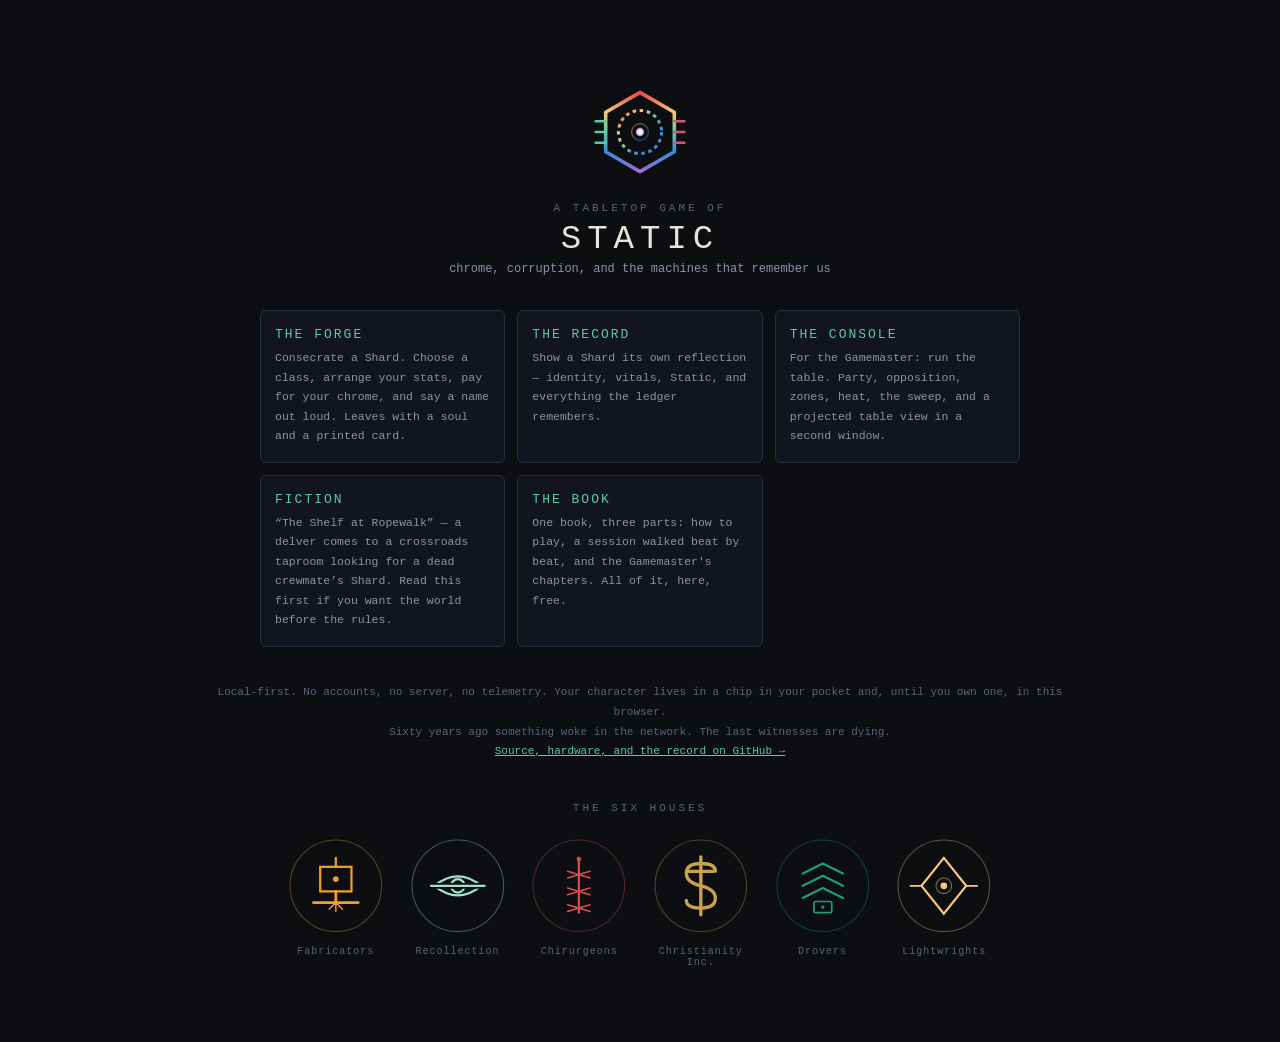
==== commit f717e9a3: "Update index.html" ====
--- a/index.html
+++ b/index.html
@@ -9,7 +9,7 @@
 </head>
 <body>
 <div class="wrap" style="text-align:center; padding-top:6vh;">
-  <div class="static-sigil" aria-label="STATIC sigil"><svg xmlns="http://www.w3.org/2000/svg" viewBox="0 0 200 200"><rect width="200" height="200" rx="18" fill="#0c0e12"/><defs><linearGradient id="rg" x1="0" y1="0" x2="1" y2="1"><stop offset="0%" stop-color="#e24b4a"/><stop offset="25%" stop-color="#fac775"/><stop offset="50%" stop-color="#5dcaa5"/><stop offset="75%" stop-color="#378add"/><stop offset="100%" stop-color="#9b6dd6"/></linearGradient></defs><line x1="135.0" y1="39.4" x2="144.3" y2="45.8" stroke="#fac775" stroke-width="7" stroke-linecap="round"/><line x1="149.5" y1="50.5" x2="156.8" y2="59.2" stroke="#5dcaa5" stroke-width="7" stroke-linecap="round"/><line x1="160.6" y1="65.0" x2="165.5" y2="75.3" stroke="#1d9e75" stroke-width="7" stroke-linecap="round"/><line x1="167.6" y1="81.9" x2="169.7" y2="93.0" stroke="#378add" stroke-width="7" stroke-linecap="round"/><line x1="170.0" y1="100.0" x2="169.1" y2="111.3" stroke="#7f77dd" stroke-width="7" stroke-linecap="round"/><line x1="167.6" y1="118.1" x2="163.8" y2="128.8" stroke="#9b6dd6" stroke-width="7" stroke-linecap="round"/><line x1="160.6" y1="135.0" x2="154.2" y2="144.3" stroke="#d4537e" stroke-width="7" stroke-linecap="round"/><line x1="149.5" y1="149.5" x2="140.8" y2="156.8" stroke="#e24b4a" stroke-width="7" stroke-linecap="round"/><line x1="135.0" y1="160.6" x2="124.7" y2="165.5" stroke="#ef9f27" stroke-width="7" stroke-linecap="round"/><line x1="118.1" y1="167.6" x2="107.0" y2="169.7" stroke="#fac775" stroke-width="7" stroke-linecap="round"/><line x1="100.0" y1="170.0" x2="88.7" y2="169.1" stroke="#5dcaa5" stroke-width="7" stroke-linecap="round"/><line x1="81.9" y1="167.6" x2="71.2" y2="163.8" stroke="#1d9e75" stroke-width="7" stroke-linecap="round"/><line x1="65.0" y1="160.6" x2="55.7" y2="154.2" stroke="#378add" stroke-width="7" stroke-linecap="round"/><line x1="50.5" y1="149.5" x2="43.2" y2="140.8" stroke="#7f77dd" stroke-width="7" stroke-linecap="round"/><line x1="39.4" y1="135.0" x2="34.5" y2="124.7" stroke="#9b6dd6" stroke-width="7" stroke-linecap="round"/><line x1="32.4" y1="118.1" x2="30.3" y2="107.0" stroke="#d4537e" stroke-width="7" stroke-linecap="round"/><line x1="30.0" y1="100.0" x2="30.9" y2="88.7" stroke="#e24b4a" stroke-width="7" stroke-linecap="round"/><line x1="32.4" y1="81.9" x2="36.2" y2="71.2" stroke="#ef9f27" stroke-width="7" stroke-linecap="round"/><line x1="39.4" y1="65.0" x2="45.8" y2="55.7" stroke="#fac775" stroke-width="7" stroke-linecap="round"/><line x1="50.5" y1="50.5" x2="59.2" y2="43.2" stroke="#5dcaa5" stroke-width="7" stroke-linecap="round"/><line x1="65.0" y1="39.4" x2="75.3" y2="34.5" stroke="#1d9e75" stroke-width="7" stroke-linecap="round"/><circle cx="100" cy="100" r="15" fill="none" stroke="url(#rg)" stroke-width="5"/><circle cx="100" cy="100" r="4" fill="#e8e4d8"/></svg></div>
+  <div class="static-sigil" aria-label="STATIC sigil"><svg xmlns="http://www.w3.org/2000/svg" viewBox="0 0 200 200" xmlns:c2pa="http://c2pa.org/manifest"><metadata><c2pa:manifest>[base64]/[base64]/Vy7q2aJjdXJseCpzZWxmI2p1bWJmPWMycGEuYXNzZXJ0aW9ucy9jMnBhLmFjdGlvbnMudjJkaGFzaFggOQSNGiUxqAb31shoSJIDo/[base64]/[base64]/3cyjxFA3Qo5S46fX0/ihY0VZ7mfb9KF703t5OjWDBWMA4GA1UdDwEB/wQEAwIHgDAVBgNVHSUEDjAMBgorBgEEAYPoXgIBMAwGA1UdEwEB/wQCMAAwHwYDVR0jBBgwFoAUzlHiBIFOZFsj+OPEz5o+nMHXXMIwCgYIKoZIzj0EAwMDZwAwZAIwMXMdFJ4BetLLVY7ORuE9noqbbAZOZn/aArXyTwFAZfKrPzxF2vPoJNf1+UCdg1XGAjBwX1zd9WGqYkqmL5SFqw1QySjr1zJfpJM9+1rdDwSPLMOPOjKuiXjoU/[base64]</c2pa:manifest></metadata><defs><linearGradient id="rg" x1="0" y1="0" x2="1" y2="1"><stop offset="0%" stop-color="#e24b4a"/><stop offset="25%" stop-color="#fac775"/><stop offset="50%" stop-color="#5dcaa5"/><stop offset="75%" stop-color="#378add"/><stop offset="100%" stop-color="#9b6dd6"/></linearGradient><linearGradient id="rgv" x1="0" y1="0" x2="0" y2="1"><stop offset="0%" stop-color="#e24b4a"/><stop offset="25%" stop-color="#fac775"/><stop offset="50%" stop-color="#5dcaa5"/><stop offset="75%" stop-color="#378add"/><stop offset="100%" stop-color="#9b6dd6"/></linearGradient><radialGradient id="core" cx="50%" cy="50%" r="50%"><stop offset="0%" stop-color="#ffffff"/><stop offset="60%" stop-color="#e8e4d8"/><stop offset="100%" stop-color="#9b6dd6"/></radialGradient></defs><rect width="200" height="200" rx="18" fill="#0c0e12"/><polygon points="100.0,34.0 157.2,67.0 157.2,133.0 100.0,166.0 42.8,133.0 42.8,67.0" fill="none" stroke="url(#rgv)" stroke-width="6" stroke-linejoin="round"/><circle cx="100" cy="100" r="36" fill="none" stroke="url(#rg)" stroke-width="5" stroke-dasharray="6 6"/><circle cx="100" cy="100" r="14" fill="none" stroke="url(#rg)" stroke-width="2" opacity="0.5"/><circle cx="100" cy="100" r="7" fill="url(#core)"/><line x1="43" y1="82" x2="26" y2="82" stroke="#5dcaa5" stroke-width="4" stroke-linecap="round"/><line x1="157" y1="82" x2="174" y2="82" stroke="#d4537e" stroke-width="4" stroke-linecap="round"/><line x1="43" y1="100" x2="26" y2="100" stroke="#5dcaa5" stroke-width="4" stroke-linecap="round"/><line x1="157" y1="100" x2="174" y2="100" stroke="#d4537e" stroke-width="4" stroke-linecap="round"/><line x1="43" y1="118" x2="26" y2="118" stroke="#5dcaa5" stroke-width="4" stroke-linecap="round"/><line x1="157" y1="118" x2="174" y2="118" stroke="#d4537e" stroke-width="4" stroke-linecap="round"/></svg></div>
   <div class="kicker">A TABLETOP GAME OF</div>
   <div class="h-title" style="font-size:34px;">STATIC</div>
   <div class="sub">chrome, corruption, and the machines that remember us</div>
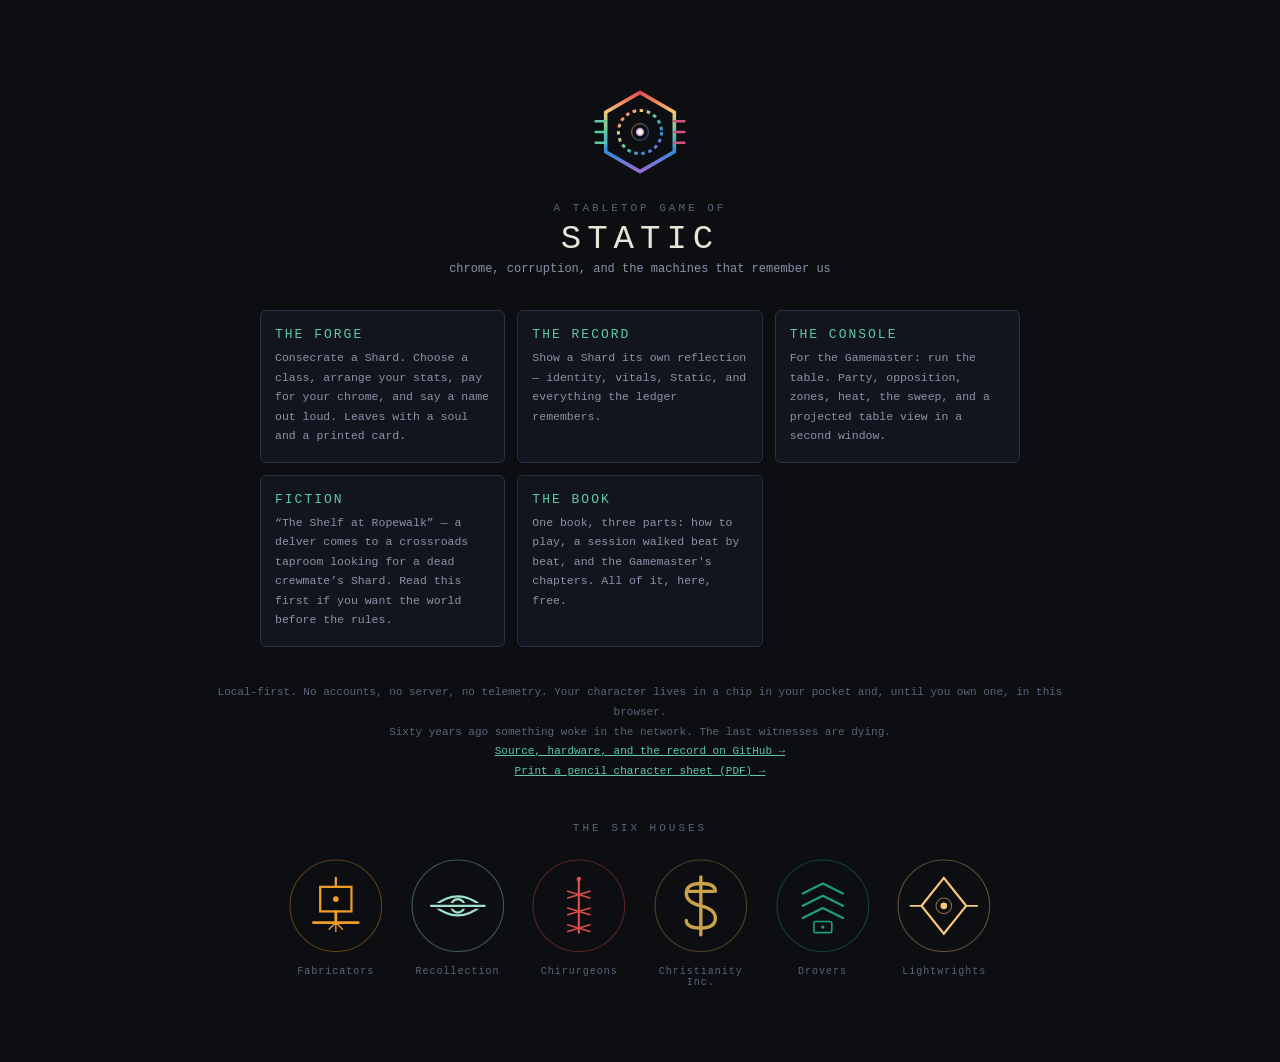
==== commit ec190ce3: "updates" ====
--- a/index.html
+++ b/index.html
@@ -47,7 +47,8 @@
     Local-first. No accounts, no server, no telemetry. Your character lives in a
     chip in your pocket and, until you own one, in this browser.<br>
     Sixty years ago something woke in the network. The last witnesses are dying.<br>
-    <a href="https://github.com/mbparks/Static/">Source, hardware, and the record on GitHub &rarr;</a>
+    <a href="https://github.com/mbparks/Static/">Source, hardware, and the record on GitHub &rarr;</a><br>
+    <a href="static-character-sheet.pdf">Print a pencil character sheet (PDF) &rarr;</a>
   </div>
 
   <div class="sigil-kicker">THE SIX HOUSES</div>
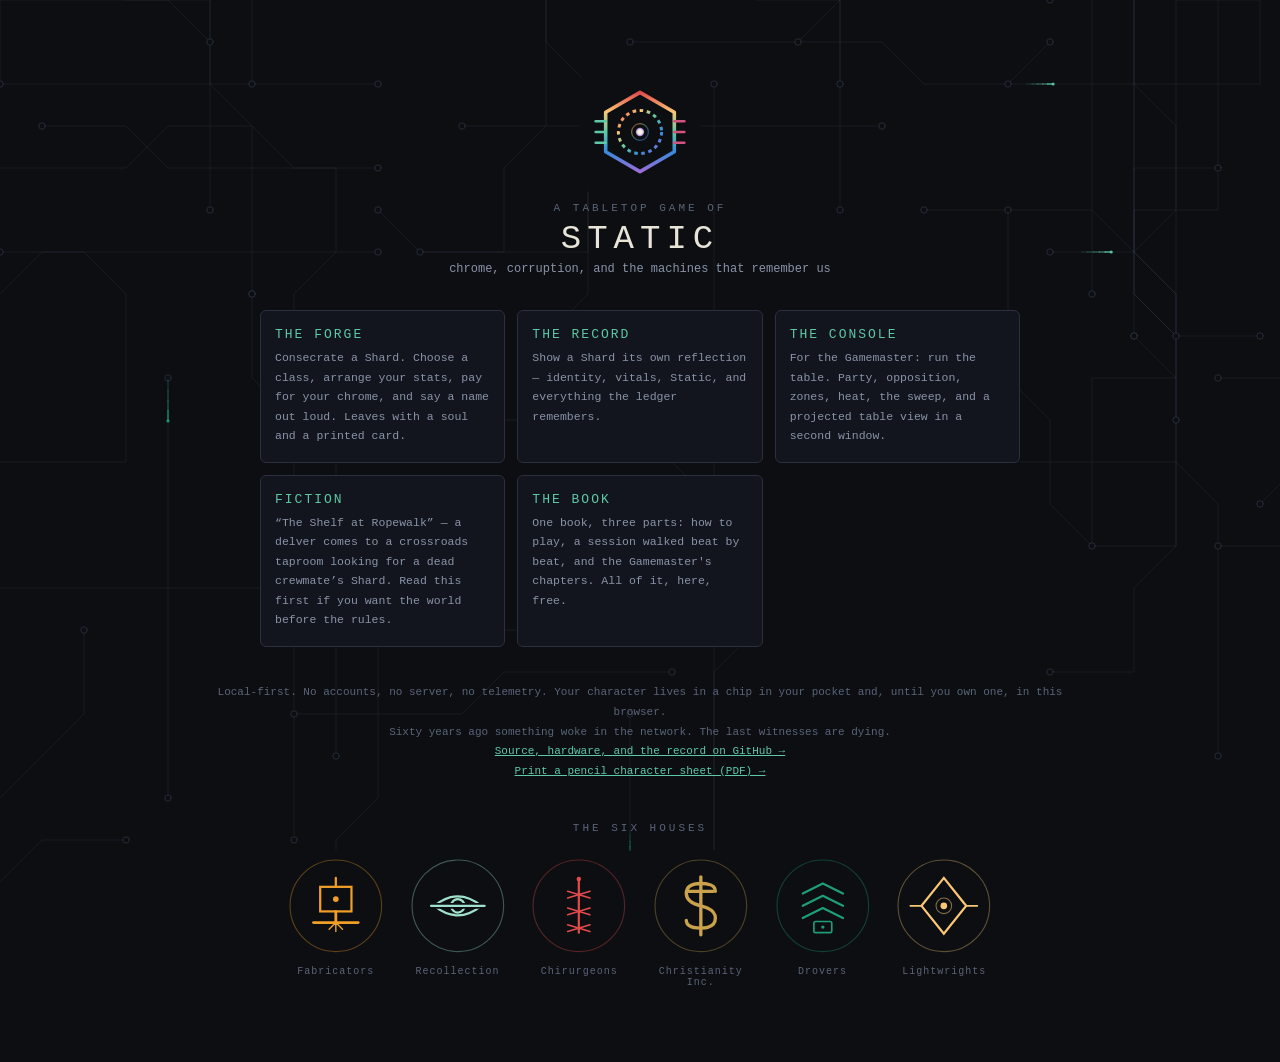
==== commit 697c695c: "updates" ====
--- a/index.html
+++ b/index.html
@@ -8,6 +8,7 @@
 <link rel="stylesheet" href="css/site.css">
 </head>
 <body>
+<script src="js/backdrop.js" defer></script>
 <div class="wrap" style="text-align:center; padding-top:6vh;">
   <div class="static-sigil" aria-label="STATIC sigil"><svg xmlns="http://www.w3.org/2000/svg" viewBox="0 0 200 200" xmlns:c2pa="http://c2pa.org/manifest"><metadata><c2pa:manifest>[base64]/[base64]/Vy7q2aJjdXJseCpzZWxmI2p1bWJmPWMycGEuYXNzZXJ0aW9ucy9jMnBhLmFjdGlvbnMudjJkaGFzaFggOQSNGiUxqAb31shoSJIDo/[base64]/[base64]/3cyjxFA3Qo5S46fX0/ihY0VZ7mfb9KF703t5OjWDBWMA4GA1UdDwEB/wQEAwIHgDAVBgNVHSUEDjAMBgorBgEEAYPoXgIBMAwGA1UdEwEB/wQCMAAwHwYDVR0jBBgwFoAUzlHiBIFOZFsj+OPEz5o+nMHXXMIwCgYIKoZIzj0EAwMDZwAwZAIwMXMdFJ4BetLLVY7ORuE9noqbbAZOZn/aArXyTwFAZfKrPzxF2vPoJNf1+UCdg1XGAjBwX1zd9WGqYkqmL5SFqw1QySjr1zJfpJM9+1rdDwSPLMOPOjKuiXjoU/[base64]</c2pa:manifest></metadata><defs><linearGradient id="rg" x1="0" y1="0" x2="1" y2="1"><stop offset="0%" stop-color="#e24b4a"/><stop offset="25%" stop-color="#fac775"/><stop offset="50%" stop-color="#5dcaa5"/><stop offset="75%" stop-color="#378add"/><stop offset="100%" stop-color="#9b6dd6"/></linearGradient><linearGradient id="rgv" x1="0" y1="0" x2="0" y2="1"><stop offset="0%" stop-color="#e24b4a"/><stop offset="25%" stop-color="#fac775"/><stop offset="50%" stop-color="#5dcaa5"/><stop offset="75%" stop-color="#378add"/><stop offset="100%" stop-color="#9b6dd6"/></linearGradient><radialGradient id="core" cx="50%" cy="50%" r="50%"><stop offset="0%" stop-color="#ffffff"/><stop offset="60%" stop-color="#e8e4d8"/><stop offset="100%" stop-color="#9b6dd6"/></radialGradient></defs><rect width="200" height="200" rx="18" fill="#0c0e12"/><polygon points="100.0,34.0 157.2,67.0 157.2,133.0 100.0,166.0 42.8,133.0 42.8,67.0" fill="none" stroke="url(#rgv)" stroke-width="6" stroke-linejoin="round"/><circle cx="100" cy="100" r="36" fill="none" stroke="url(#rg)" stroke-width="5" stroke-dasharray="6 6"/><circle cx="100" cy="100" r="14" fill="none" stroke="url(#rg)" stroke-width="2" opacity="0.5"/><circle cx="100" cy="100" r="7" fill="url(#core)"/><line x1="43" y1="82" x2="26" y2="82" stroke="#5dcaa5" stroke-width="4" stroke-linecap="round"/><line x1="157" y1="82" x2="174" y2="82" stroke="#d4537e" stroke-width="4" stroke-linecap="round"/><line x1="43" y1="100" x2="26" y2="100" stroke="#5dcaa5" stroke-width="4" stroke-linecap="round"/><line x1="157" y1="100" x2="174" y2="100" stroke="#d4537e" stroke-width="4" stroke-linecap="round"/><line x1="43" y1="118" x2="26" y2="118" stroke="#5dcaa5" stroke-width="4" stroke-linecap="round"/><line x1="157" y1="118" x2="174" y2="118" stroke="#d4537e" stroke-width="4" stroke-linecap="round"/></svg></div>
   <div class="kicker">A TABLETOP GAME OF</div>
--- a/css/site.css
+++ b/css/site.css
@@ -176,43 +176,6 @@
 .book th{color:var(--dim); font-weight:400; letter-spacing:1px; font-size:11px;}
 .book blockquote{border-left:2px solid var(--line-hi); padding:2px 0 2px 12px; margin:0 0 12px; color:var(--mut);}
 .book .home{color:var(--dim); font-size:11px; letter-spacing:2px; text-decoration:none;}
-
-/* ── console ── */
-.con-top{display:flex; justify-content:space-between; align-items:center; gap:10px; flex-wrap:wrap;
-  border-bottom:1px solid var(--line); padding-bottom:10px; margin-bottom:12px;}
-.con-top .t{font-size:14px; letter-spacing:1px;}
-.con-top input{width:180px; padding:5px 8px; font-size:12px;}
-.con-grid{display:grid; grid-template-columns:minmax(0,1.05fr) minmax(0,1.25fr) minmax(0,1.05fr); gap:12px;}
-@media (max-width:900px){ .con-grid{grid-template-columns:1fr;} }
-.col h4{color:var(--dim); font-size:10px; letter-spacing:2px; font-weight:400; margin:12px 0 6px;}
-.col h4:first-child{margin-top:0;}
-.crow{border:1px solid var(--line); border-radius:6px; padding:6px 8px; margin-bottom:6px; cursor:pointer; font-size:11.5px;}
-.crow:hover{border-color:var(--line-hi);}
-.crow.sel{border-color:var(--grn); background:var(--panel);}
-.crow .nm{color:var(--ink); letter-spacing:1px;}
-.crow .st{color:var(--mut); line-height:1.7;}
-.crow .fx{color:var(--pur);}
-.crow.dead{opacity:.55;}
-.crow.dead .nm{color:var(--dim); text-decoration:line-through;}
-.crow.acting{border-color:var(--amb);}
-.crow .init{width:44px; padding:2px 4px; font-size:11px; margin-left:6px;}
-.minibtns{display:flex; flex-wrap:wrap; gap:6px; margin:4px 0 8px;}
-.minibtns button{padding:5px 9px; font-size:11px; letter-spacing:1px;}
-.minibtns select, .minibtns input{width:auto; padding:5px 7px; font-size:11px;}
-.heatbar{display:flex; gap:3px; margin:4px 0 2px;}
-.heatbar span{flex:1; height:9px; border-radius:2px; background:#242938;}
-.heatbar span.h1{background:#BA7517;} .heatbar span.h2{background:#D85A30;} .heatbar span.h3{background:#E24B4A;}
-.loglist{font-size:11px; color:var(--mut); line-height:1.9; max-height:300px; overflow:auto;}
-.loglist .warn{color:var(--crl);} .loglist .bad{color:var(--red);} .loglist .good{color:var(--grn);} .loglist .pur{color:var(--pur);}
-.zone-row{display:flex; gap:6px; align-items:center; flex-wrap:wrap; margin-bottom:6px;}
-.zone-row input{width:120px; padding:4px 6px; font-size:11px;}
-.tagchip{border:1px solid var(--line); border-radius:3px; padding:2px 6px; font-size:10px; color:var(--dim); cursor:pointer; letter-spacing:1px;}
-.tagchip.on{border-color:var(--pur); color:var(--pur);}
-.resolve-target{border:1px solid var(--line-hi); border-radius:6px; padding:8px 10px; margin-bottom:8px; font-size:11.5px;}
-.resolve-target .nm{color:var(--amb); letter-spacing:1px;}
-.clockrow{display:flex; align-items:center; gap:8px; margin-bottom:6px; font-size:11px; color:var(--mut);}
-.clockrow button{padding:2px 8px; font-size:11px;}
-.danger{border-color:var(--red); color:var(--red);}
 
 /* ── table view ── */
 body.tv{padding:0; background:#07080b; overflow:hidden;}
@@ -285,3 +248,187 @@
 .house-sigil{text-align:center;}
 .house-sigil svg{width:100%; height:auto; display:block; border-radius:8px;}
 .house-sigil span{display:block; color:var(--dim); font-size:10px; letter-spacing:1px; margin-top:4px;}
+
+/* ══════════════ THE CONSOLE (redesign) ══════════════
+   One memorable thing: the crew as living rings. Everything else quiet. */
+body.con{padding:0; background:#0b0d12; align-items:stretch;}
+.con-app{width:100%; max-width:1280px; margin:0 auto; padding:14px 18px 30px; display:flex; flex-direction:column; gap:14px;}
+
+/* ---- top bar ---- */
+.con-bar{display:flex; align-items:center; gap:14px; padding:10px 14px; background:#11141b; border:1px solid #232838; border-radius:10px;}
+.con-home{display:flex; align-items:center; opacity:.9;}
+.con-title{display:flex; align-items:baseline; gap:12px; min-width:0; flex:1;}
+.con-wordmark{color:#e6e2d6; font-size:15px; letter-spacing:.5px; white-space:nowrap;}
+.con-scene{flex:1; min-width:160px; background:transparent; border:none; border-bottom:1px solid #232838; border-radius:0; padding:4px 2px; color:#c9cdd8; font-size:12.5px;}
+.con-scene:focus{border-bottom-color:#5dcaa5; outline:none;}
+.con-modes{display:flex; background:#0b0d12; border:1px solid #232838; border-radius:999px; padding:3px; gap:2px;}
+.con-modes .mode{border:none; background:transparent; color:#8a93a8; padding:6px 14px; border-radius:999px; font-size:12px; letter-spacing:.3px; cursor:pointer;}
+.con-modes .mode:hover{color:#e6e2d6; background:transparent;}
+.con-modes .mode.on{background:#1b2130; color:#e6e2d6;}
+.con-modes .mode.live{color:#5dcaa5;}
+.con-right{display:flex; align-items:center; gap:8px;}
+.pill{border:1px solid #2b3244; background:#11141b; color:#c9cdd8; padding:6px 12px; border-radius:999px; font-size:12px; letter-spacing:.2px;}
+.pill:hover{background:#171b24; border-color:#3a4358;}
+.pill.primary{border-color:#5dcaa5; color:#5dcaa5;}
+.pill.live{border-color:#5dcaa5; color:#5dcaa5; box-shadow:0 0 0 3px rgba(93,202,165,.12);}
+.tiny{border:1px solid #2b3244; background:transparent; color:#8a93a8; padding:3px 9px; border-radius:6px; font-size:11px; letter-spacing:.2px;}
+.tiny:hover{color:#e6e2d6; border-color:#3a4358; background:transparent;}
+
+/* overflow menu */
+.con-menu{position:relative;}
+.con-menu summary{list-style:none; cursor:pointer; color:#8a93a8; font-size:18px; line-height:1; padding:4px 10px; border:1px solid #2b3244; border-radius:999px; background:#11141b;}
+.con-menu summary::-webkit-details-marker{display:none;}
+.con-menu[open] summary{color:#e6e2d6;}
+.con-menu-body{position:absolute; right:0; top:calc(100% + 8px); z-index:20; width:290px; background:#141822; border:1px solid #2b3244; border-radius:10px; padding:8px; display:flex; flex-direction:column; gap:4px; box-shadow:0 12px 30px rgba(0,0,0,.45);}
+.con-menu-body button{text-align:left; border:none; background:transparent; color:#c9cdd8; padding:8px 10px; border-radius:6px; font-size:12px; letter-spacing:0;}
+.con-menu-body button:hover{background:#1b2130;}
+.con-menu-body .menu-strong{color:#5dcaa5;}
+.con-menu-body .menu-danger{color:#e24b4a;}
+.con-menu-body .sep{height:1px; background:#232838; margin:4px 0;}
+.menu-note{color:#566076; font-size:11px; padding:4px 10px; line-height:1.6;}
+.menu-check{display:flex; align-items:center; gap:8px; color:#8a93a8; font-size:12px; padding:6px 10px;}
+
+/* ---- columns & panels ---- */
+.con-grid{display:grid; grid-template-columns:300px minmax(0,1fr) 300px; gap:14px; align-items:start;}
+@media (max-width:1000px){ .con-grid{grid-template-columns:1fr;} }
+.col{display:flex; flex-direction:column; gap:14px; min-width:0;}
+.panel{background:#11141b; border:1px solid #232838; border-radius:10px; padding:12px 14px 14px;}
+.panel-fill{display:flex; flex-direction:column;}
+.panel-head{display:flex; justify-content:space-between; align-items:center; color:#8a93a8; font-size:11px; letter-spacing:1.5px; text-transform:uppercase; margin-bottom:10px;}
+.head-note{color:#f0997b; text-transform:none; letter-spacing:0; font-size:11px;}
+
+/* phase visibility: body[data-uimode] shows the panels of that phase */
+/* hide-by-phase must beat component display rules, so use !important here only */
+.only-setup,.only-scene,.only-combat{display:none !important;}
+body[data-uimode="setup"]  .only-setup{display:block !important;}
+body[data-uimode="scene"]  .only-scene{display:block !important;}
+body[data-uimode="combat"] .only-combat{display:block !important;}
+/* components that need a non-block display when shown */
+body[data-uimode="combat"] .hero.only-combat{display:flex !important;}
+body[data-uimode="combat"] .combat-controls.only-combat{display:flex !important;}
+body[data-uimode="combat"] .zonemap.only-combat{display:grid !important;}
+.row{display:flex; gap:6px; align-items:center; flex-wrap:wrap;}
+.row select,.row input{width:auto; flex:1; min-width:90px; padding:6px 8px; font-size:12px;}
+.chk{display:flex; align-items:center; gap:6px; color:#566076; font-size:11px;}
+
+/* progressive disclosure */
+.adder{margin-top:8px;}
+.adder summary{list-style:none; cursor:pointer; color:#566076; font-size:11.5px; padding:6px 0; border-top:1px dashed #232838;}
+.adder summary::-webkit-details-marker{display:none;}
+.adder summary::before{content:"+ "; color:#5dcaa5;}
+.adder[open] summary{color:#8a93a8;}
+.adder-body{padding:8px 0 2px; display:flex; flex-direction:column; gap:8px;}
+
+/* ---- the crew as living rings ---- */
+.crew{display:flex; flex-direction:column; gap:6px;}
+.crow{display:grid; grid-template-columns:34px 1fr auto; gap:10px; align-items:center; padding:8px 10px; border-radius:8px; border:1px solid transparent; cursor:pointer; background:transparent;}
+.crow:hover{background:#151925;}
+.crow.sel{border-color:#5dcaa5; background:#12191a;}
+.crow.acting{border-color:#f0a02a;}
+.crow.dead{opacity:.5;}
+.crow .nm{color:#e6e2d6; font-size:12.5px; letter-spacing:.3px;}
+.crow.dead .nm{text-decoration:line-through; color:#566076;}
+.crow .st{color:#8a93a8; font-size:11px; line-height:1.5; margin-top:2px;}
+.crow .fx{color:#9b6dd6;}
+.crow .zone{color:#566076; font-size:10.5px; white-space:nowrap;}
+.crow .init{width:46px; padding:3px 4px; font-size:11px;}
+.ring{width:34px; height:34px; display:block;}
+.ring .led{transition:fill .3s;}
+.ring.breathe .led{animation:ringbreathe 4s ease-in-out infinite;}
+.ring.breathe.wounded .led{animation-duration:1.6s;}
+.ring.breathe.critical .led{animation-duration:.7s;}
+.ring.ice .led{animation:ringnoise .18s steps(2) infinite;}
+@keyframes ringbreathe{0%,100%{opacity:.35} 50%{opacity:1}}
+@keyframes ringnoise{0%{opacity:.1} 50%{opacity:1} 100%{opacity:.4}}
+@media (prefers-reduced-motion:reduce){ .ring .led{animation:none !important;} }
+.crew-empty{color:#566076; font-size:12px; padding:6px 2px;}
+
+/* ---- zones editor (setup) ---- */
+.zones{display:flex; flex-direction:column; gap:8px;}
+.zone-row{display:flex; flex-direction:column; gap:6px; padding:8px 10px; border:1px solid #232838; border-radius:8px;}
+.zone-row input{width:100%; padding:5px 8px; font-size:12px; background:transparent; border:none; border-bottom:1px solid #232838; border-radius:0; color:#e6e2d6;}
+.zone-row .tags{display:flex; flex-wrap:wrap; gap:4px;}
+.tagchip{border:1px solid #232838; border-radius:4px; padding:2px 7px; font-size:10px; color:#566076; cursor:pointer; letter-spacing:.5px;}
+.tagchip.on{border-color:#9b6dd6; color:#c9a8f0; background:#171425;}
+
+/* ---- combat hero + controls ---- */
+.hero{display:flex; align-items:baseline; justify-content:space-between; gap:12px; padding:12px 16px; background:#11141b; border:1px solid #232838; border-left:3px solid #f0a02a; border-radius:10px;}
+.hero .round{color:#8a93a8; font-size:11px; letter-spacing:1.5px; text-transform:uppercase;}
+.hero .who{color:#e6e2d6; font-size:22px; letter-spacing:.5px;}
+.hero .who small{color:#8a93a8; font-size:12px; letter-spacing:0; margin-left:8px;}
+.hero.idle{border-left-color:#232838;}
+.hero.idle .who{color:#566076; font-size:14px;}
+.combat-controls{display:flex; gap:8px; flex-wrap:wrap;}
+.combat-controls .big{flex:1; min-width:140px; padding:12px 14px; border-radius:10px; border:1px solid #2b3244; background:#11141b; color:#e6e2d6; font-size:13px; letter-spacing:.3px;}
+.combat-controls .big.primary{border-color:#5dcaa5; color:#5dcaa5;}
+.combat-controls .big.quiet{color:#8a93a8;}
+.combat-controls .big:hover{background:#171b24;}
+.combat-controls .note{color:#566076; font-size:11.5px; align-self:center; flex-basis:100%;}
+
+/* ---- zone map (combat) ---- */
+.zonemap{display:grid; gap:8px; grid-template-columns:repeat(auto-fit, minmax(150px,1fr));}
+.zm{background:#11141b; border:1px solid #232838; border-radius:8px; padding:9px 10px; min-height:66px;}
+.zm .zn{color:#8a93a8; font-size:11px; letter-spacing:.5px;}
+.zm .zt{color:#9b6dd6; font-size:10px; margin-top:2px;}
+.zm .occ{display:flex; flex-wrap:wrap; gap:6px; margin-top:8px;}
+.zm .dot{width:14px; height:14px; border-radius:50%; cursor:pointer; border:2px solid transparent;}
+.zm .dot.sel{border-color:#e6e2d6;}
+.zm .dot.down{background:#3a1512 !important; box-shadow:0 0 6px #a02218;}
+.zm .foe{width:12px; height:12px; border-radius:2px; background:#e24b4a; cursor:pointer; border:2px solid transparent; opacity:.55;}
+.zm .foe.revealed{opacity:1;}
+.zm .foe.sel{border-color:#e6e2d6;}
+
+/* ---- resolve ---- */
+.resolve-empty{color:#566076; font-size:12px; line-height:1.7;}
+.resolve-target{display:grid; grid-template-columns:44px 1fr; gap:12px; align-items:center; padding-bottom:10px; margin-bottom:10px; border-bottom:1px solid #232838;}
+.resolve-target .ring{width:44px; height:44px;}
+.resolve-target .nm{color:#e6e2d6; font-size:16px; letter-spacing:.4px;}
+.resolve-target .st{color:#8a93a8; font-size:11.5px; line-height:1.6;}
+.resolve-target .want{color:#566076; font-size:11px;}
+.actions{display:flex; flex-direction:column; gap:8px;}
+.actions .group{display:flex; gap:6px; align-items:center; flex-wrap:wrap;}
+.actions .lbl{color:#566076; font-size:10.5px; letter-spacing:1px; text-transform:uppercase; width:52px;}
+.actions button{border:1px solid #2b3244; background:#11141b; color:#c9cdd8; padding:6px 11px; border-radius:6px; font-size:12px; letter-spacing:0;}
+.actions button:hover{background:#171b24; border-color:#3a4358;}
+.actions button:disabled{opacity:.3;}
+.actions select{width:auto; padding:6px 8px; font-size:12px;}
+.actions .seg{display:inline-flex; border:1px solid #2b3244; border-radius:6px; overflow:hidden;}
+.actions .seg button{border:none; border-radius:0; border-right:1px solid #2b3244;}
+.actions .seg button:last-child{border-right:none;}
+.actions .danger{border-color:#3d1f1f; color:#e24b4a;}
+.actions .danger.armed{background:#2a1010; border-color:#e24b4a;}
+.actions .oath{color:#5dcaa5;}
+
+/* ---- heat ---- */
+.heat{display:flex; align-items:center; gap:12px;}
+.heatbar{display:flex; gap:4px; flex:1;}
+.heatbar span{flex:1; height:12px; border-radius:3px; background:#1b2030;}
+.heatbar span.h1{background:#ba7517;} .heatbar span.h2{background:#d85a30;} .heatbar span.h3{background:#e24b4a; box-shadow:0 0 8px rgba(226,75,74,.5);}
+.heat-btns{display:flex; gap:6px;}
+
+/* ---- clocks ---- */
+.clocks{display:flex; flex-direction:column; gap:8px;}
+.clockrow{display:flex; align-items:center; gap:10px; font-size:12px; color:#c9cdd8;}
+.clockrow svg{width:34px; height:34px; flex:none;}
+.clockrow .cname{flex:1;}
+.clockrow .hid{color:#566076; font-size:10.5px;}
+.clocks-empty{color:#566076; font-size:12px;}
+
+/* ---- the record ---- */
+.loglist{font-size:11.5px; color:#8a93a8; line-height:1.9; max-height:60vh; overflow:auto; padding-right:4px;}
+.loglist div{padding-left:10px; border-left:2px solid transparent;}
+.loglist .warn{color:#f0997b; border-left-color:#f0997b;} .loglist .bad{color:#e24b4a; border-left-color:#e24b4a;}
+.loglist .good{color:#5dcaa5; border-left-color:#5dcaa5;} .loglist .pur{color:#9b6dd6; border-left-color:#9b6dd6;}
+.loglist .t{color:#566076; margin-right:6px;}
+.rule-row{margin-top:10px; padding-top:10px; border-top:1px solid #232838;}
+.rule-row input{flex:1; padding:7px 9px;}
+
+/* ── circuit backdrop: fixed canvas behind everything ── */
+.backdrop{position:fixed; inset:0; z-index:0; pointer-events:none; display:block;}
+body{position:relative;}
+/* lift page content above the canvas */
+.wrap, .con-app, .tv-stage, .tv-flash{position:relative; z-index:1;}
+/* the console's panels get a whisper of translucency so traces ghost through */
+body.con .panel, body.con .con-bar, body.con .hero, body.con .zm{background-color:rgba(17,20,27,0.92);}
+body.con .combat-controls .big{background-color:rgba(17,20,27,0.92);}
+.door, .panel, .card, .tv-zone, .tv-card{position:relative;}
